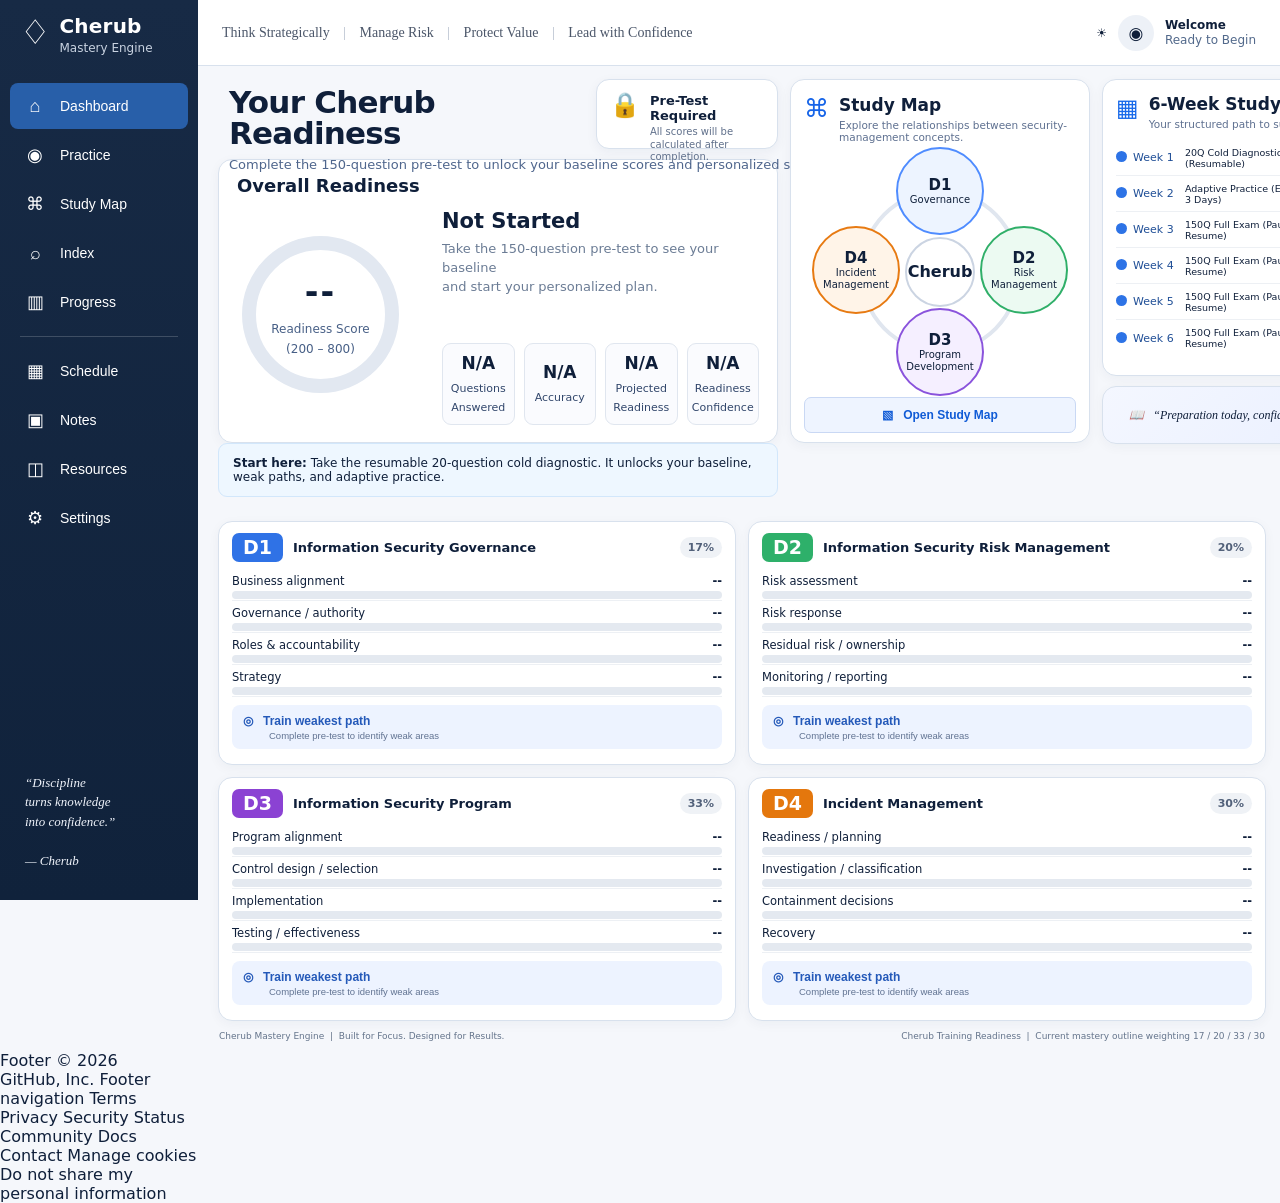
==== index.html @ 1b8513f9 "Add visual catalog navigation" ====
<!doctype html>
<html lang="en">
  <head>
    <meta charset="utf-8" />
    <meta name="viewport" content="width=device-width,initial-scale=1" />
    <title>Cherub</title>
    <style>
      :root {
        --bg: #f5f7fb;
        --panel: #fff;
        --ink: #0f1f3a;
        --muted: #587099;
        --line: #d8e1ed;
        --sidebar: #172a45;
        --sidebar2: #10223b;
        --active: #285fa9;
        --blue: #2f72e6;
        --green: #2eb06a;
        --purple: #8b42d3;
        --orange: #e4770d;
      }
      * {
        box-sizing: border-box;
      }
      html,
      body {
        margin: 0;
        width: 100%;
        min-height: 100%;
        background: var(--bg);
        color: var(--ink);
        font-family:
          Inter,
          system-ui,
          -apple-system,
          BlinkMacSystemFont,
          "Segoe UI",
          Arial,
          sans-serif;
      }
      body {
        display: grid;
        grid-template-columns: 198px minmax(0, 1fr);
      }
      .sidebar {
        position: sticky;
        top: 0;
        height: 100vh;
        background: linear-gradient(180deg, var(--sidebar), var(--sidebar2));
        padding: 15px 10px;
        color: #fff;
      }
      .brand {
        height: 58px;
        display: flex;
        align-items: flex-start;
        gap: 9px;
        padding: 0 10px;
      }
      .shield {
        font-size: 34px;
        line-height: 1;
      }
      .brand h1 {
        font-size: 20px;
        line-height: 1;
        margin: 1px 0 0;
        font-weight: 800;
        letter-spacing: 0.01em;
      }
      .brand small {
        display: block;
        font-size: 12px;
        color: #c9d3e1;
        margin-top: 5px;
        font-weight: 400;
      }
      .menu {
        margin-top: 10px;
      }
      .menu button {
        height: 46px;
        width: 100%;
        border: 0;
        border-radius: 8px;
        background: transparent;
        color: #fff;
        display: flex;
        align-items: center;
        gap: 14px;
        padding: 0 14px;
        margin: 3px 0;
        font-size: 14px;
        text-align: left;
        cursor: pointer;
      }
      .menu button.active {
        background: var(--active);
      }
      .ico {
        width: 22px;
        text-align: center;
        font-size: 18px;
      }
      .sep {
        height: 1px;
        background: rgba(255, 255, 255, 0.18);
        margin: 11px 10px;
      }
      .quote {
        position: absolute;
        left: 25px;
        bottom: 30px;
        width: 135px;
        font-family: Georgia, serif;
        font-style: italic;
        font-size: 13px;
        line-height: 1.5;
        color: #f0f4fb;
      }
      .main {
        min-width: 0;
      }
      .topbar {
        height: 66px;
        background: #fff;
        border-bottom: 1px solid var(--line);
        display: flex;
        align-items: center;
        justify-content: space-between;
        padding: 0 24px;
      }
      .motto {
        font-family: Georgia, serif;
        font-size: 14px;
        color: #4b5669;
      }
      .motto span {
        padding: 0 10px;
        color: #b0bac9;
      }
      .user {
        display: flex;
        align-items: center;
        gap: 11px;
        font-size: 12px;
      }
      .usericon {
        width: 36px;
        height: 36px;
        border-radius: 50%;
        background: #edf1f7;
        display: flex;
        align-items: center;
        justify-content: center;
        font-size: 17px;
      }
      .usertext b {
        display: block;
        line-height: 1.2;
      }
      .usertext span {
        color: #52698b;
      }
      .content {
        padding: 13px 14px 10px 20px;
      }
      .view {
        display: none;
      }
      .view.active {
        display: block;
      }
      .topgrid {
        display: grid;
        grid-template-columns: minmax(560px, 1fr) 300px 289px;
        gap: 12px;
        align-items: start;
      }
      .lefttop {
        min-width: 0;
      }
      .titlegate {
        height: 80px;
        display: grid;
        grid-template-columns: minmax(0, 1fr) 182px;
        gap: 12px;
        align-items: start;
      }
      .titlecopy {
        padding: 8px 0 0 11px;
      }
      .titlecopy h1 {
        font-size: 31px;
        line-height: 1;
        margin: 0 0 8px;
        letter-spacing: -0.025em;
      }
      .titlecopy p {
        font-size: 13px;
        color: #4f668d;
        margin: 0;
        white-space: nowrap;
      }
      .pregate {
        height: 70px;
        background: #fff;
        border: 1px solid var(--line);
        border-radius: 13px;
        box-shadow: 0 3px 12px rgba(27, 46, 77, 0.05);
        display: flex;
        gap: 10px;
        align-items: flex-start;
        padding: 13px;
      }
      .lock {
        font-size: 24px;
        color: #d77700;
        line-height: 1;
      }
      .pregate b {
        display: block;
        font-size: 13px;
        margin-bottom: 3px;
      }
      .pregate small {
        font-size: 10px;
        color: #60708b;
        line-height: 1.25;
        display: block;
      }
      .card {
        background: #fff;
        border: 1px solid var(--line);
        border-radius: 14px;
        box-shadow: 0 3px 12px rgba(27, 46, 77, 0.045);
      }
      .readiness {
        height: 284px;
        padding: 15px 18px;
      }
      .readiness h2 {
        font-size: 18px;
        margin: 0 0 9px;
      }
      .readybody {
        display: grid;
        grid-template-columns: 185px minmax(0, 1fr);
        gap: 20px;
        align-items: center;
      }
      .ring {
        width: 157px;
        height: 157px;
        border: 14px solid #e2e8f1;
        border-radius: 50%;
        display: flex;
        align-items: center;
        justify-content: center;
        text-align: center;
        margin-left: 5px;
      }
      .ring strong {
        display: block;
        font-size: 33px;
        letter-spacing: 0.06em;
        margin-bottom: 7px;
      }
      .ring small {
        font-size: 12px;
        color: #475f86;
        line-height: 1.3;
      }
      .status {
        padding-top: 4px;
      }
      .status h3 {
        font-size: 21px;
        margin: 0 0 7px;
      }
      .status p {
        font-size: 13px;
        color: #6b7c95;
        margin: 0;
        line-height: 1.45;
      }
      .metrics {
        display: grid;
        grid-template-columns: repeat(4, 1fr);
        gap: 9px;
        margin-top: 46px;
      }
      .metric {
        height: 82px;
        border: 1px solid #e0e6ef;
        border-radius: 9px;
        background: #fafbfe;
        display: flex;
        align-items: center;
        justify-content: center;
        text-align: center;
      }
      .metric b {
        font-size: 17px;
        display: block;
        margin-bottom: 4px;
      }
      .metric span {
        font-size: 11px;
        line-height: 1.15;
        color: #31466b;
      }
      .mapcard {
        height: 364px;
        padding: 14px 13px 12px;
      }
      .maphead {
        display: flex;
        gap: 10px;
        align-items: flex-start;
      }
      .mapicon {
        font-size: 25px;
        color: #1664e8;
      }
      .maphead h3 {
        font-size: 17px;
        margin: 1px 0 4px;
      }
      .maphead p {
        font-size: 10.5px;
        color: #5e7090;
        margin: 0;
      }
      .orbit {
        height: 251px;
        position: relative;
        margin-top: 3px;
      }
      .orbit:before {
        content: "";
        position: absolute;
        left: 55px;
        right: 55px;
        top: 43px;
        bottom: 43px;
        border: 4px solid #e0e6ef;
        border-radius: 50%;
      }
      .center {
        position: absolute;
        left: 50%;
        top: 50%;
        transform: translate(-50%, -50%);
        width: 70px;
        height: 70px;
        border-radius: 50%;
        border: 2px solid #cbd4e2;
        background: #fff;
        display: flex;
        align-items: center;
        justify-content: center;
        font-weight: 800;
      }
      .node {
        position: absolute;
        width: 88px;
        height: 88px;
        border: 2px solid;
        border-radius: 50%;
        display: flex;
        align-items: center;
        justify-content: center;
        text-align: center;
        font-size: 10px;
        line-height: 1.15;
      }
      .node b {
        font-size: 15px;
      }
      .n1 {
        left: 50%;
        top: 1px;
        transform: translateX(-50%);
        border-color: #4f8cff;
        background: #edf4ff;
      }
      .n2 {
        right: 8px;
        top: 80px;
        border-color: #30af69;
        background: #ecfaf2;
      }
      .n3 {
        left: 50%;
        bottom: 1px;
        transform: translateX(-50%);
        border-color: #8a53dc;
        background: #f5efff;
      }
      .n4 {
        left: 8px;
        top: 80px;
        border-color: #e77a12;
        background: #fff4e8;
      }
      .openmap {
        height: 36px;
        width: 100%;
        border: 1px solid #c9d8f4;
        border-radius: 7px;
        background: #eef4ff;
        color: #105bd6;
        font-weight: 700;
        font-size: 12px;
        cursor: pointer;
      }
      .rightstack {
        display: flex;
        flex-direction: column;
        gap: 10px;
      }
      .schedule {
        height: 297px;
        padding: 14px 13px;
      }
      .schedulehead {
        display: flex;
        gap: 10px;
        align-items: flex-start;
      }
      .cal {
        font-size: 24px;
        color: #1769ea;
      }
      .schedule h3 {
        font-size: 17px;
        margin: 0 0 4px;
      }
      .schedule p {
        font-size: 10.5px;
        color: #5e7090;
        margin: 0;
      }
      .weeklist {
        margin-top: 10px;
      }
      .week {
        height: 36px;
        display: grid;
        grid-template-columns: 64px minmax(0, 1fr) 51px;
        gap: 5px;
        align-items: center;
        border-bottom: 1px solid #edf0f4;
        font-size: 9.5px;
      }
      .week:last-child {
        border-bottom: 0;
      }
      .wk {
        color: #1f4e96;
        font-size: 11px;
        white-space: nowrap;
      }
      .dot {
        display: inline-block;
        width: 11px;
        height: 11px;
        background: #2d73e6;
        border-radius: 50%;
        margin-right: 6px;
        vertical-align: -1px;
      }
      .pending {
        justify-self: end;
        background: #eef1f5;
        color: #62718a;
        border-radius: 999px;
        padding: 4px 6px;
        font-size: 9px;
      }
      .quotecard {
        height: 58px;
        background: linear-gradient(135deg, #f4f7ff, #e9efff);
        display: flex;
        align-items: center;
        justify-content: center;
        font-family: Georgia, serif;
        font-style: italic;
        font-size: 12px;
      }
      .domains {
        display: grid;
        grid-template-columns: 1fr 1fr;
        gap: 12px;
        margin-top: 12px;
      }
      .domain {
        height: 244px;
        padding: 11px 13px;
      }
      .domainhead {
        display: grid;
        grid-template-columns: auto minmax(0, 1fr) auto;
        gap: 10px;
        align-items: center;
        margin-bottom: 7px;
      }
      .badge {
        font-size: 19px;
        font-weight: 800;
        color: #fff;
        border-radius: 7px;
        padding: 5px 11px;
        line-height: 1;
      }
      .d1 {
        background: var(--blue);
      }
      .d2 {
        background: var(--green);
      }
      .d3 {
        background: var(--purple);
      }
      .d4 {
        background: var(--orange);
      }
      .domainhead h3 {
        font-size: 13px;
        line-height: 1.2;
        margin: 0;
      }
      .weight {
        font-size: 11px;
        font-weight: 700;
        background: #eff2f6;
        color: #52617a;
        padding: 4px 8px;
        border-radius: 999px;
      }
      .topic {
        height: 32px;
        padding-top: 5px;
        border-bottom: 1px solid #edf0f4;
      }
      .topicline {
        display: flex;
        justify-content: space-between;
        align-items: center;
        font-size: 11.5px;
        margin-bottom: 3px;
      }
      .track {
        height: 8px;
        background: #e4e9f0;
        border-radius: 999px;
      }
      .train {
        height: 44px;
        width: 100%;
        margin-top: 8px;
        border: 0;
        border-radius: 8px;
        background: #edf3ff;
        color: #2459b9;
        text-align: left;
        padding: 7px 11px;
        font-weight: 700;
        font-size: 12px;
      }
      .train small {
        display: block;
        margin: 2px 0 0 26px;
        font-size: 9.5px;
        font-weight: 400;
        color: #617392;
      }
      .footer {
        display: flex;
        justify-content: space-between;
        font-size: 9px;
        color: #64748b;
        padding: 10px 1px 0;
      }
      .placeholder {
        padding: 28px;
      }
      .placeholder h1 {
        margin-top: 0;
      }
      .practicegrid {
        display: grid;
        grid-template-columns: repeat(3, 1fr);
        gap: 12px;
      }
      .pcard {
        padding: 16px;
      }
      .pcard button {
        border: 0;
        border-radius: 8px;
        background: #dfe6f2;
        color: #728198;
        padding: 9px 11px;
        font-weight: 700;
      }
      .enginewrap {
        max-width: 1050px;
        margin: 0 auto;
      }
      .enginebar {
        display: flex;
        justify-content: space-between;
        gap: 12px;
        align-items: center;
        margin-bottom: 12px;
      }
      .epill {
        display: inline-block;
        padding: 5px 9px;
        border-radius: 999px;
        background: #eef4ff;
        color: #315b9d;
        font-size: 11px;
        margin-right: 5px;
      }
      .qprogress {
        height: 9px;
        background: #e4e9f0;
        border-radius: 999px;
        overflow: hidden;
        margin: 12px 0 18px;
      }
      .qprogress > div {
        height: 100%;
        background: #2f72e6;
      }
      .questioncard {
        padding: 22px;
      }
      .questioncard h2 {
        font-size: 21px;
        line-height: 1.4;
      }
      .qoption {
        display: block;
        width: 100%;
        border: 1px solid #d4deeb;
        border-radius: 10px;
        background: white;
        padding: 13px 14px;
        margin: 9px 0;
        text-align: left;
        color: #142540;
        cursor: pointer;
      }
      .qoption:hover {
        background: #f7faff;
      }
      .qoption.selected {
        border-color: #2f72e6;
        box-shadow: 0 0 0 2px rgba(47, 114, 230, 0.13);
      }
      .qcontrols {
        display: grid;
        grid-template-columns: 1fr 1fr;
        gap: 14px;
        margin-top: 18px;
      }
      .qcontrols label {
        font-size: 12px;
        font-weight: 700;
      }
      .qcontrols textarea,
      .qcontrols select {
        width: 100%;
        margin-top: 6px;
        border: 1px solid #d4deeb;
        border-radius: 9px;
        padding: 10px;
        background: #fff;
        color: #142540;
      }
      .qcontrols textarea {
        min-height: 74px;
      }
      .confidence {
        display: flex;
        gap: 7px;
        margin-top: 7px;
      }
      .confidence button,
      .enginebtn {
        border: 0;
        border-radius: 8px;
        padding: 9px 12px;
        font-weight: 700;
        cursor: pointer;
      }
      .confidence button {
        background: #edf2f8;
        color: #294266;
      }
      .confidence button.active {
        background: #2f72e6;
        color: #fff;
      }
      .enginebtn {
        background: #2f72e6;
        color: #fff;
      }
      .enginebtn.secondary {
        background: #edf2f8;
        color: #294266;
      }
      .feedbackbox {
        margin-top: 18px;
        padding: 16px;
        border-radius: 10px;
        background: #f6f9fe;
        border: 1px solid #d8e5f8;
        line-height: 1.5;
      }
      .resumeBanner {
        display: none;
        margin: 0 0 12px;
        padding: 12px 14px;
        border-radius: 9px;
        background: #fff7e7;
        border: 1px solid #f4d391;
      }
      .resumeBanner.show {
        display: flex;
        align-items: center;
        justify-content: space-between;
        gap: 10px;
      }
      .progressgrid {
        display: grid;
        grid-template-columns: repeat(2, 1fr);
        gap: 12px;
      }
      .progresscard {
        padding: 16px;
      }
      .tiny {
        font-size: 11px;
        color: #657896;
      }
      .mapchain {
        padding: 16px;
        line-height: 1.8;
        font-size: 14px;
      }
      .mapchain span {
        display: inline-block;
        background: #eef4ff;
        border: 1px solid #cad9f0;
        border-radius: 8px;
        padding: 5px 8px;
        margin: 3px;
      }
      .notice {
        padding: 12px 14px;
        background: #eef7ff;
        border: 1px solid #d2e7fb;
        border-radius: 9px;
        margin-bottom: 12px;
        font-size: 12px;
      }
      .hidden {
        display: none !important;
      }
      @media (max-width: 1260px) {
        body {
          grid-template-columns: 78px 1fr;
        }
        .brand h1,
        .brand small,
        .menu button span,
        .quote {
          display: none;
        }
        .brand {
          justify-content: center;
        }
        .menu button {
          justify-content: center;
        }
        .topgrid {
          grid-template-columns: 1fr 300px;
        }
        .rightstack {
          grid-column: 1/-1;
          display: grid;
          grid-template-columns: 1fr 1fr;
        }
        .schedule,
        .quotecard {
          height: auto;
        }
      }
      @media (max-width: 900px) {
        body {
          display: block;
        }
        .sidebar {
          position: relative;
          height: auto;
          display: flex;
          overflow: auto;
        }
        .brand,
        .quote,
        .sep {
          display: none;
        }
        .menu {
          display: flex;
          margin: 0;
        }
        .menu button {
          width: auto;
        }
        .menu button span {
          display: inline;
        }
        .topgrid,
        .domains,
        .practicegrid {
          grid-template-columns: 1fr;
        }
        .titlegate {
          grid-template-columns: 1fr;
          height: auto;
        }
        .pregate {
          margin: 8px 0;
        }
        .rightstack {
          display: block;
        }
        .schedule {
          margin-bottom: 10px;
        }
        .readiness {
          height: auto;
        }
        .readybody,
        .metrics,
        .qcontrols,
        .progressgrid {
          grid-template-columns: 1fr;
        }
        .mapcard,
        .schedule,
        .domain {
          height: auto;
        }
        .titlecopy p {
          white-space: normal;
        }
        .enginebar {
          align-items: flex-start;
          flex-direction: column;
        }
      }
    </style>
  </head>
  <body>
    <aside class="sidebar">
      <div class="brand">
        <div class="shield">♢</div>
        <div>
          <h1>Cherub</h1>
          <small>Mastery Engine</small>
        </div>
      </div>
      <div class="menu">
        <button class="active" data-v="dashboard" onclick="show('dashboard')">
          <span class="ico">⌂</span><span>Dashboard</span></button
        ><button data-v="practice" onclick="show('practice')">
          <span class="ico">◉</span><span>Practice</span></button
        ><button data-v="map" onclick="show('map')">
          <span class="ico">⌘</span><span>Study Map</span></button
        ><button data-v="index" onclick="show('index')">
          <span class="ico">⌕</span><span>Index</span></button
        ><button data-v="progress" onclick="show('progress')">
          <span class="ico">▥</span><span>Progress</span>
        </button>
        <div class="sep"></div>
        <button data-v="schedule" onclick="show('schedule')">
          <span class="ico">▦</span><span>Schedule</span></button
        ><button data-v="notes" onclick="show('notes')">
          <span class="ico">▣</span><span>Notes</span></button
        ><button data-v="resources" onclick="show('resources')">
          <span class="ico">◫</span><span>Resources</span></button
        ><button data-v="settings" onclick="show('settings')">
          <span class="ico">⚙</span><span>Settings</span>
        </button>
      </div>
      <div class="quote">
        “Discipline<br />turns knowledge<br />into confidence.”<br /><br />—
        Cherub
      </div>
    </aside>
    <div class="main">
      <div class="topbar">
        <div class="motto">
          Think Strategically <span>|</span> Manage Risk <span>|</span> Protect
          Value <span>|</span> Lead with Confidence
        </div>
        <div class="user">
          <div>☀</div>
          <div class="usericon">◉</div>
          <div class="usertext"><b>Welcome</b><span>Ready to Begin</span></div>
        </div>
      </div>
      <div class="content">
        <section id="dashboard" class="view active">
          <div class="topgrid">
            <div class="lefttop">
              <div class="titlegate">
                <div class="titlecopy">
                  <h1>Your Cherub Readiness</h1>
                  <p>
                    Complete the 150-question pre-test to unlock your baseline
                    scores and personalized study plan.
                  </p>
                </div>
                <div class="pregate">
                  <div class="lock">🔒</div>
                  <div>
                    <b>Pre-Test Required</b
                    ><small
                      >All scores will be calculated after completion.</small
                    >
                  </div>
                </div>
              </div>
              <div class="card readiness">
                <h2>Overall Readiness</h2>
                <div class="readybody">
                  <div class="ring">
                    <div>
                      <strong id="readinessScore">--</strong
                      ><small>Readiness Score<br />(200 – 800)</small>
                    </div>
                  </div>
                  <div class="status">
                    <h3 id="readinessStatus">Not Started</h3>
                    <p>
                      Take the 150-question pre-test to see your baseline<br />and
                      start your personalized plan.
                    </p>
                    <div class="metrics">
                      <div class="metric">
                        <div>
                          <b id="questionsAnswered">N/A</b
                          ><span>Questions<br />Answered</span>
                        </div>
                      </div>
                      <div class="metric">
                        <div>
                          <b id="accuracyMetric">N/A</b><span>Accuracy</span>
                        </div>
                      </div>
                      <div class="metric">
                        <div>
                          <b id="projectedMetric">N/A</b
                          ><span>Projected<br />Readiness</span>
                        </div>
                      </div>
                      <div class="metric">
                        <div>
                          <b id="confidenceMetric">N/A</b
                          ><span>Readiness<br />Confidence</span>
                        </div>
                      </div>
                    </div>
                  </div>
                </div>
              </div>
            </div>
            <div class="card mapcard">
              <div class="maphead">
                <div class="mapicon">⌘</div>
                <div>
                  <h3>Study Map</h3>
                  <p>
                    Explore the relationships between security-management
                    concepts.
                  </p>
                </div>
              </div>
              <div class="orbit">
                <div class="node n1">
                  <div><b>D1</b><br />Governance</div>
                </div>
                <div class="node n2">
                  <div><b>D2</b><br />Risk<br />Management</div>
                </div>
                <div class="node n3">
                  <div><b>D3</b><br />Program<br />Development</div>
                </div>
                <div class="node n4">
                  <div><b>D4</b><br />Incident<br />Management</div>
                </div>
                <div class="center">Cherub</div>
              </div>
              <button class="openmap" onclick="show('map')">
                ▧ &nbsp; Open Study Map
              </button>
            </div>
            <div class="rightstack">
              <div class="card schedule">
                <div class="schedulehead">
                  <div class="cal">▦</div>
                  <div>
                    <h3>6-Week Study Plan</h3>
                    <p>Your structured path to success.</p>
                  </div>
                </div>
                <div class="weeklist">
                  <div class="week">
                    <span class="wk"><span class="dot"></span>Week 1</span
                    ><span>20Q Cold Diagnostic (Resumable)</span
                    ><span class="pending">Pending</span>
                  </div>
                  <div class="week">
                    <span class="wk"><span class="dot"></span>Week 2</span
                    ><span>Adaptive Practice (Every 2–3 Days)</span
                    ><span class="pending">Pending</span>
                  </div>
                  <div class="week">
                    <span class="wk"><span class="dot"></span>Week 3</span
                    ><span>150Q Full Exam (Pause &amp; Resume)</span
                    ><span class="pending">Pending</span>
                  </div>
                  <div class="week">
                    <span class="wk"><span class="dot"></span>Week 4</span
                    ><span>150Q Full Exam (Pause &amp; Resume)</span
                    ><span class="pending">Pending</span>
                  </div>
                  <div class="week">
                    <span class="wk"><span class="dot"></span>Week 5</span
                    ><span>150Q Full Exam (Pause &amp; Resume)</span
                    ><span class="pending">Pending</span>
                  </div>
                  <div class="week">
                    <span class="wk"><span class="dot"></span>Week 6</span
                    ><span>150Q Full Exam (Pause &amp; Resume)</span
                    ><span class="pending">Pending</span>
                  </div>
                </div>
              </div>
              <div class="card quotecard">
                📖 &nbsp; “Preparation today, confidence tomorrow.”
              </div>
            </div>
          </div>
          <div id="domainCards" class="domains"></div>
          <div class="footer">
            <span
              >Cherub Mastery Engine &nbsp;|&nbsp; Built for Focus. Designed for
              Results.</span
            ><span
              >Cherub Training Readiness &nbsp;|&nbsp; Current mastery outline
              weighting 17 / 20 / 33 / 30</span
            >
          </div>
        </section>
        <section id="practice" class="view">
          <div class="enginewrap">
            <div id="resumeBanner" class="resumeBanner">
              <div>
                <b>Pre-Test in progress</b>
                <div class="tiny" id="resumeText"></div>
              </div>
              <button class="enginebtn" id="resumeBtn">Resume</button>
            </div>
            <div class="card placeholder">
              <h1>Practice</h1>
              <p>
                Start with the mandatory 20-question cold diagnostic. Your
                answer, confidence, reasoning and eliminated distractor save
                immediately.
              </p>
              <div class="practicegrid">
                <div class="card pcard">
                  <h3>20Q Cold Diagnostic</h3>
                  <p>
                    20 questions • establishes a protected baseline • resumable.
                  </p>
                  <button id="startPretest">Start / Resume</button>
                </div>
                <div class="card pcard">
                  <h3>Adaptive Practice</h3>
                  <p>20 fresh questions with feedback to retrain your weakest relationships.</p>
                  <button id="startAdaptive" disabled>Locked</button>
                </div>
                <div class="card pcard">
                  <h3>Weekly Full Exam</h3>
                  <p>Weeks 3–6 • fresh 150 questions • separate readiness checks • answers hidden until completion.</p>
                  <button id="startExam" disabled>Locked</button>
                </div>
              </div>
            </div>
            <div id="quizHost" class="hidden"></div>
          </div>
        </section>
        <section id="map" class="view">
          <div class="card placeholder">
            <h1>Study Map</h1>
            <p>
              Relationship mastery is calculated from your actual attempts. Weak
              paths receive more adaptive questions.
            </p>
            <div id="mapContent" class="mapchain"></div>
          </div>
        </section>
        <section id="index" class="view">
          <div class="card placeholder">
            <h1>Learning Index</h1>
            <p>Browse concepts, decision paths, and cross-domain links.</p>
            <div id="indexContent"></div>
          </div>
        </section>
        <section id="progress" class="view">
          <div class="card placeholder">
            <div class="enginebar">
              <div>
                <h1>Progress</h1>
                <p>Training analytics — Cherub internal training score.</p>
              </div>
              <div>
                <button class="enginebtn secondary" id="exportProgress">
                  Export Backup
                </button>
                <button class="enginebtn secondary" id="importProgress">
                  Import</button
                ><input
                  id="importFile"
                  type="file"
                  accept="application/json"
                  class="hidden"
                />
              </div>
            </div>
            <div id="progressContent"></div>
          </div>
        </section>
        <section id="schedule" class="view">
          <div class="card placeholder">
            <h1>Schedule</h1>
            <p>
              Week 1 baseline. Week 2 adaptive. Weeks 3–6 each include one fresh
              150-question full exam with pause and resume.
            </p>
          </div>
        </section>
        <section id="notes" class="view">
          <div class="card placeholder"><h1>Notes</h1></div>
        </section>
        <section id="resources" class="view">
          <div class="card placeholder"><h1>Resources</h1></div>
        </section>
        <section id="settings" class="view">
          <div class="card placeholder"><h1>Settings</h1></div>
        </section>
      </div>
    </div>
    <script src="js/app.js?v=2026.09.10.3"></script>
    <script src="js/study-map.js?v=2026.09.11.2"></script>
    <script src="js/view-events.js?v=2026.09.11.3"></script>
    <script src="js/learning-index.js?v=2026.09.11.4"></script>
    <script src="js/next-action.js?v=2026.09.11.3"></script>
    <script src="js/map-routing.js?v=2026.09.11.3"></script>
    <script src="js/schedule-detail.js?v=2026.09.11.3"></script>
    <script src="js/notes-context.js?v=2026.09.11.3"></script>
    <script src="js/resources-library.js?v=2026.09.11.3"></script>
    <script src="js/visual-aids.js?v=2026.09.11.2"></script>
    <script src="js/progress-guidance.js?v=2026.09.11.3"></script>
    <script src="js/storage-notice.js?v=2026.09.11.3"></script>
    <script src="js/focused-set-builder.js?v=2026.09.11.4"></script>
    <script src="js/knowledge-detail.js?v=2026.09.11.14"></script>
    <script src="js/knowledge-catalog.js?v=2026.09.11.10"></script>
    <script src="js/question-links.js?v=2026.09.11.6"></script>
    <script src="js/glossary-explorer.js?v=2026.09.11.8"></script>
    <script src="js/weak-paths.js?v=2026.09.11.9"></script>
    <script src="js/weighted-scorecard.js?v=2026.09.11.7"></script>
    <script src="js/concept-depth.js?v=2026.09.11.11"></script>
    <script src="js/review-queue.js?v=2026.09.11.9"></script>
    <script src="js/schedule-state.js?v=2026.09.11.9"></script>
    <script src="js/release-checks.js?v=2026.09.11.9"></script>
  </body>
</html>
Footer © 2026 GitHub, Inc. Footer navigation Terms Privacy Security Status
Community Docs Contact Manage cookies Do not share my personal information
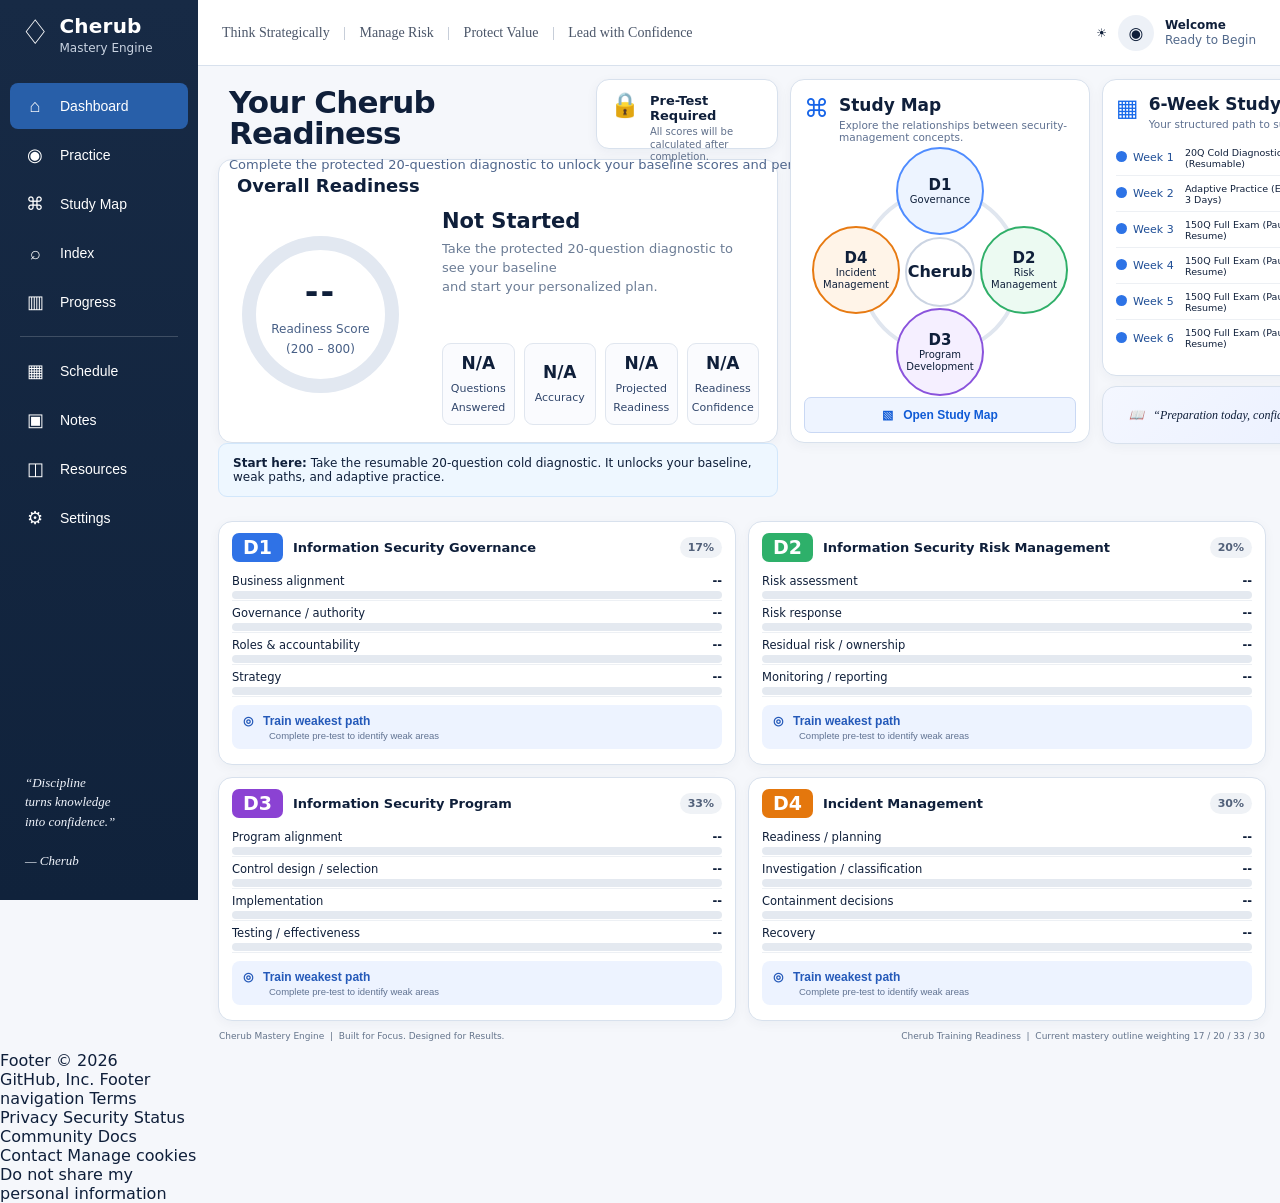
==== commit 5d3a73be: "Correct diagnostic and full-exam wording" ====
--- a/index.html
+++ b/index.html
@@ -925,7 +925,7 @@
                 <div class="titlecopy">
                   <h1>Your Cherub Readiness</h1>
                   <p>
-                    Complete the 150-question pre-test to unlock your baseline
+                    Complete the protected 20-question diagnostic to unlock your baseline
                     scores and personalized study plan.
                   </p>
                 </div>
@@ -951,7 +951,7 @@
                   <div class="status">
                     <h3 id="readinessStatus">Not Started</h3>
                     <p>
-                      Take the 150-question pre-test to see your baseline<br />and
+                      Take the protected 20-question diagnostic to see your baseline<br />and
                       start your personalized plan.
                     </p>
                     <div class="metrics">
@@ -1179,12 +1179,12 @@
     <script src="js/map-routing.js?v=2026.09.11.3"></script>
     <script src="js/schedule-detail.js?v=2026.09.11.3"></script>
     <script src="js/notes-context.js?v=2026.09.11.3"></script>
-    <script src="js/resources-library.js?v=2026.09.11.3"></script>
-    <script src="js/visual-aids.js?v=2026.09.11.2"></script>
+    <script src="js/resources-library.js?v=2026.09.11.8"></script>
+    <script src="js/visual-aids.js?v=2026.09.11.3"></script>
     <script src="js/progress-guidance.js?v=2026.09.11.3"></script>
     <script src="js/storage-notice.js?v=2026.09.11.3"></script>
     <script src="js/focused-set-builder.js?v=2026.09.11.4"></script>
-    <script src="js/knowledge-detail.js?v=2026.09.11.14"></script>
+    <script src="js/knowledge-detail.js?v=2026.09.11.17"></script>
     <script src="js/knowledge-catalog.js?v=2026.09.11.10"></script>
     <script src="js/question-links.js?v=2026.09.11.6"></script>
     <script src="js/glossary-explorer.js?v=2026.09.11.8"></script>
